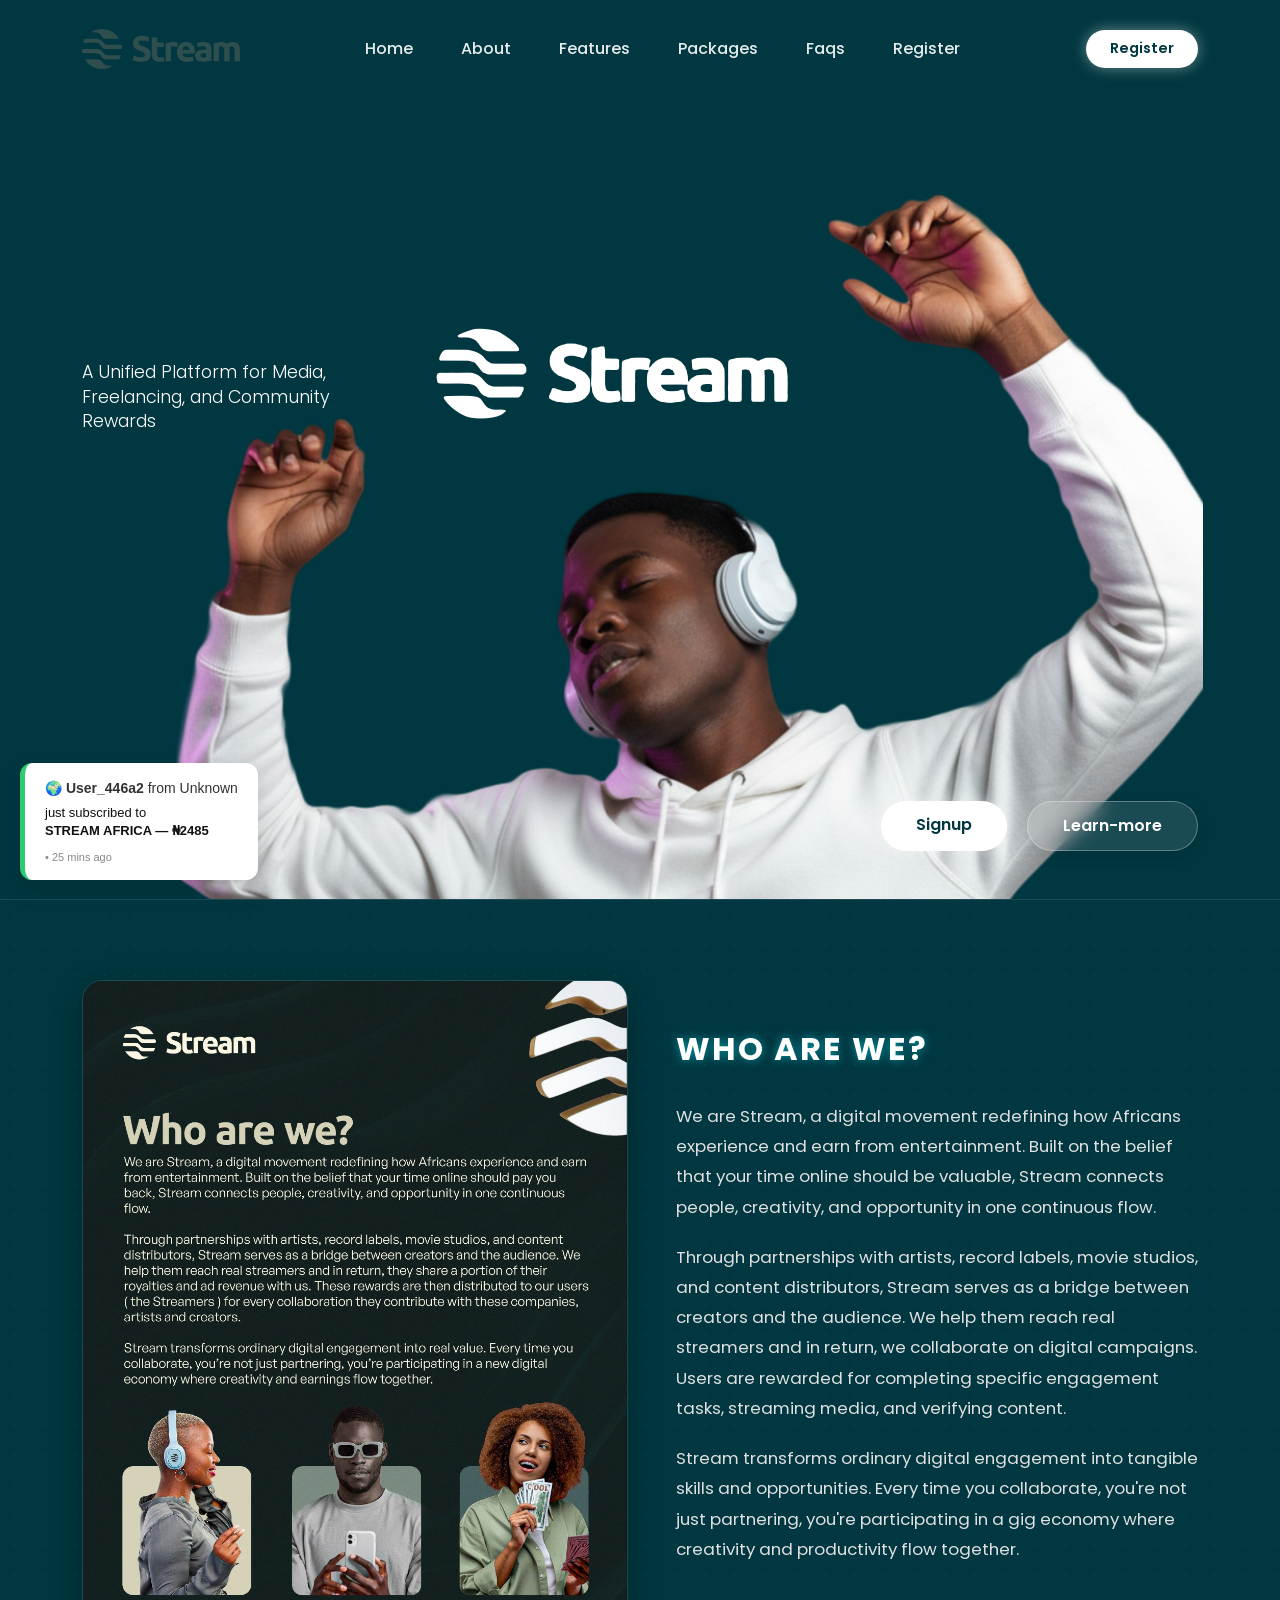
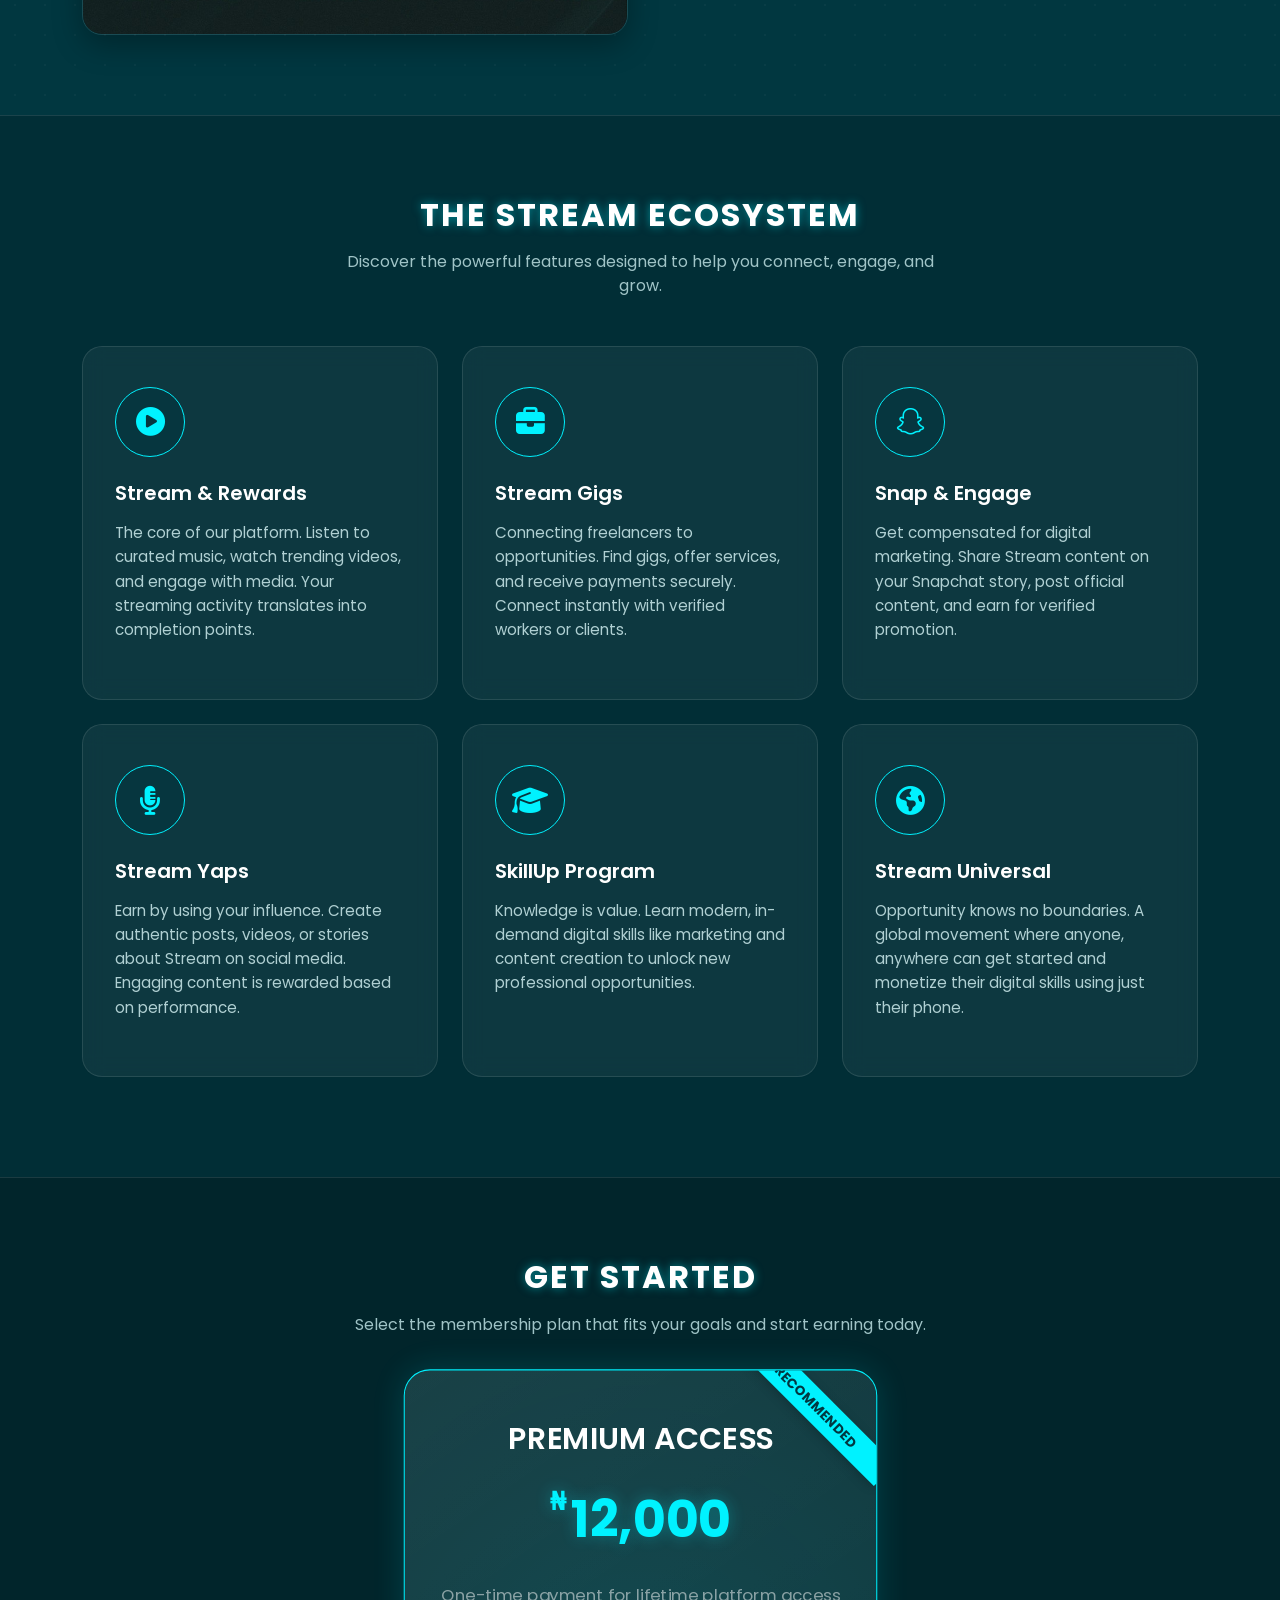
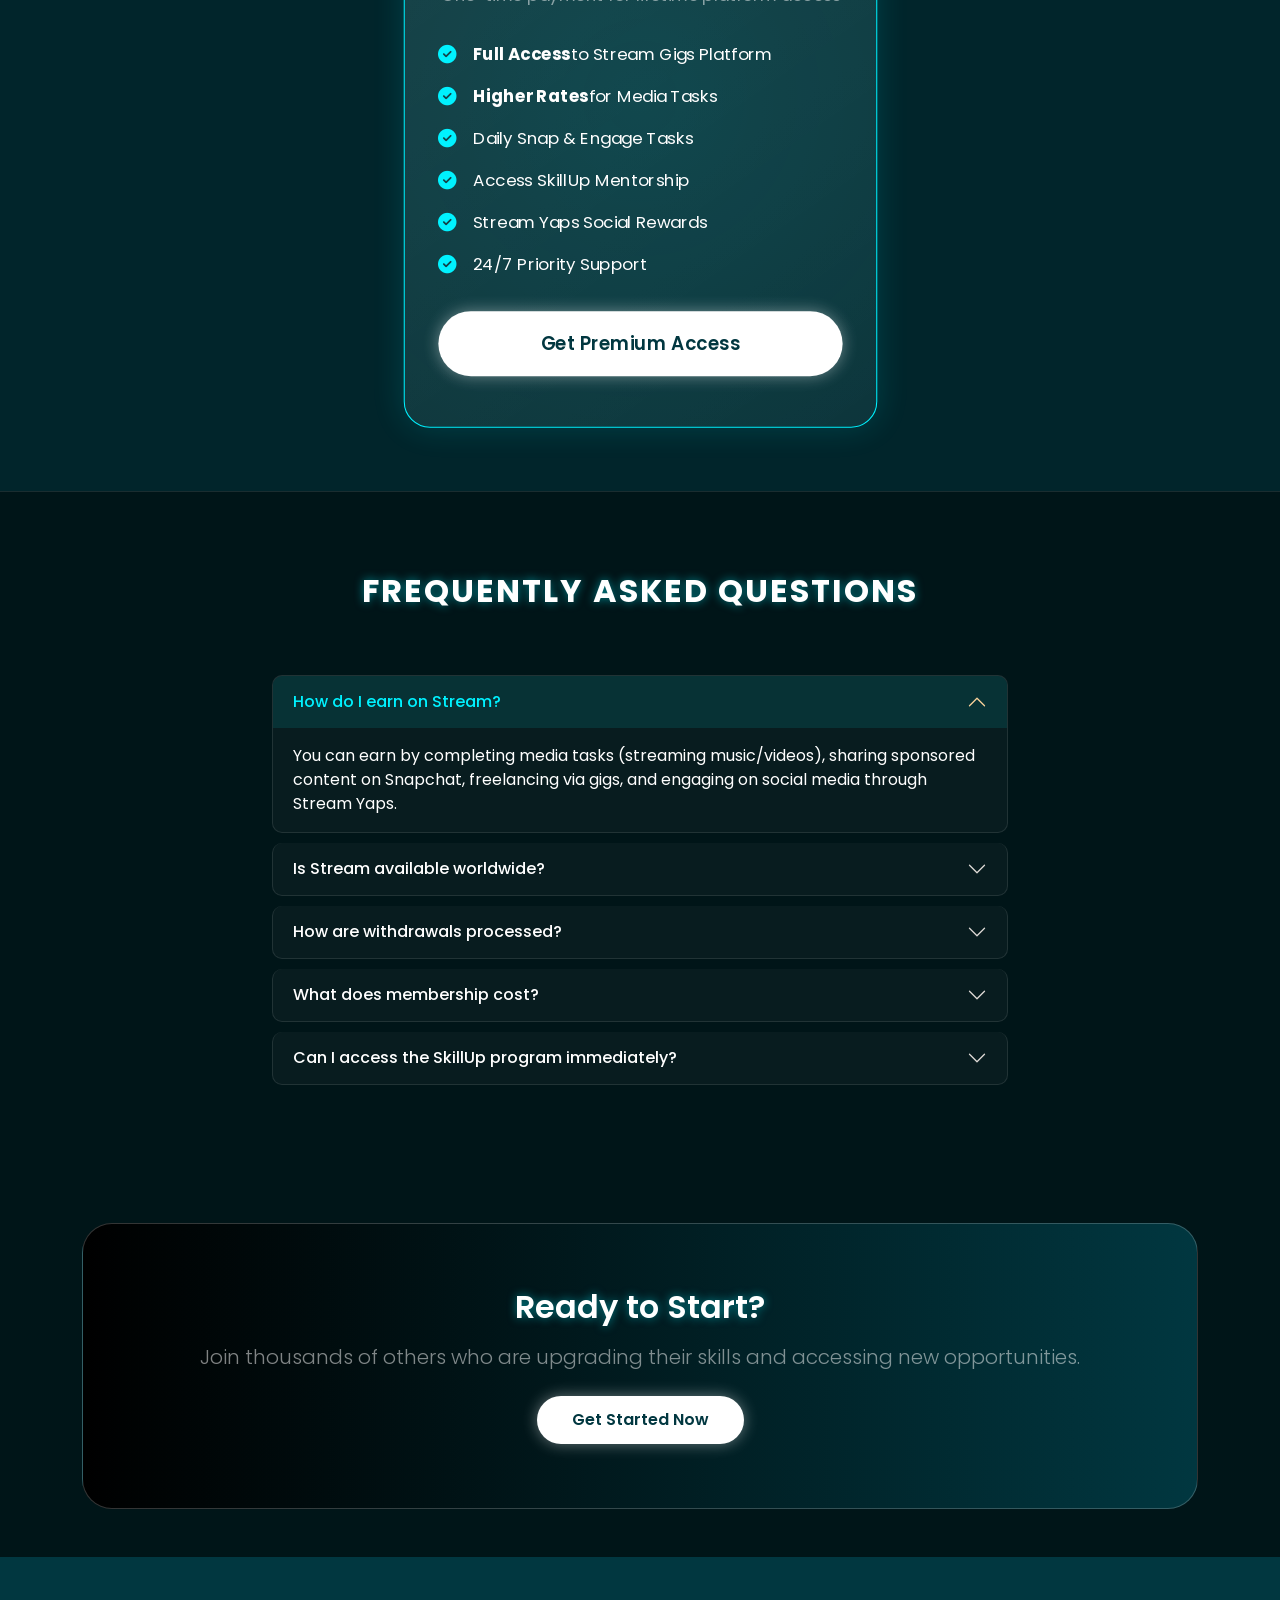
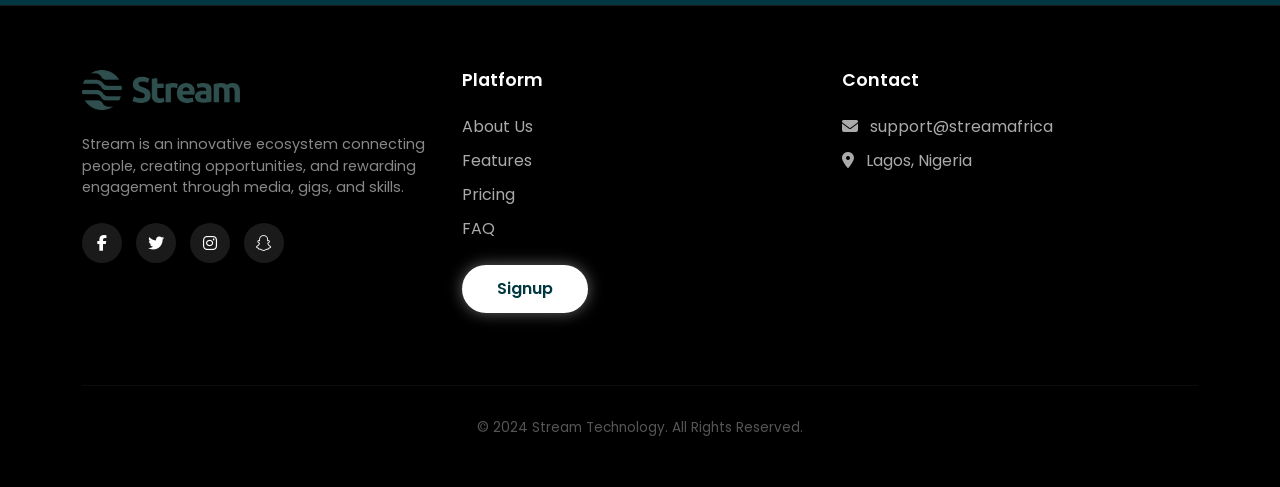
==== index.html @ b92e8c14 "Initial commit" ====
<!DOCTYPE html>
<html lang="en">
<head>
    <meta charset="UTF-8">
    <meta name="viewport" content="width=device-width, initial-scale=1.0">

    <!-- Google Ads Tag -->
    <script async src="https://www.googletagmanager.com/gtag/js?id=AW-17657451171"></script>
    <script>
      window.dataLayer = window.dataLayer || [];
      function gtag(){dataLayer.push(arguments);}
      gtag('js', new Date());

      gtag('config', 'AW-17657451171');
    </script>
    <script>
      gtag('event', 'conversion', {
          'send_to': 'AW-17657451171/saDVCOuflq4bEKOl3eNB',
          'value': 1.0,
          'currency': 'USD'
      });
    </script>

    <title>Stream - Premier Platform for Digital Gigs & Skills in Africa</title>
    <meta name="description" content="Join Stream (streamafrica.ng) to access freelance gigs, media tasks, and digital skill training. The ultimate ecosystem for remote work and personal development in Nigeria.">
    <meta name="keywords" content="Freelance Jobs Nigeria, Digital Marketing Training, Social Media Gigs, Remote Work Africa, Stream Africa, Skill Acquisition, Online Tasks">
    <meta name="author" content="Stream Technology">
    <meta name="robots" content="index, follow">
    <meta name="theme-color" content="#013740">
    <link rel="canonical" href="">

    <!-- Open Graph / Facebook -->
    <meta property="og:type" content="website">
    <meta property="og:url" content="https://streamafrica.ng/">
    <meta property="og:title" content="Stream - Unlock Digital Opportunities">
    <meta property="og:description" content="Connect to the Stream ecosystem. Access freelance gigs, media tasks, and professional mentorship. Start your journey today.">
    <meta property="og:image" content="https://streamafrica.ng/assets/hero-image-desktop.png">
    <meta property="og:site_name" content="Stream Africa">

    <!-- Twitter -->
    <meta property="twitter:card" content="summary_large_image">
    <meta property="twitter:url" content="https://streamafrica.ng/">
    <meta property="twitter:title" content="Stream - Unlock Digital Opportunities">
    <meta property="twitter:description" content="Connect to the Stream ecosystem. Access freelance gigs, media tasks, and professional mentorship.">
    <meta property="twitter:image" content="https://streamafrica.ng/assets/hero-image-desktop.png">

    <!-- FAVICONS -->
    <link rel="apple-touch-icon" sizes="180x180" href="assets/favicon/apple-touch-icon.png">
    <link rel="icon" type="image/png" sizes="32x32" href="assets/favicon/favicon-32x32.png">
    <link rel="icon" type="image/png" sizes="16x16" href="assets/favicon/favicon-16x16.png">
    <link rel="manifest" href="assets/favicon/site.webmanifest">
    <link rel="shortcut icon" href="assets/favicon/favicon.ico">

    <!-- Google Fonts: Poppins -->
    <link href="https://fonts.googleapis.com/css2?family=Poppins:wght@300;400;500;600;700&display=swap" rel="stylesheet">
    <!-- Bootstrap 5.3.3 CSS -->
    <link href="https://cdn.jsdelivr.net/npm/bootstrap@5.3.3/dist/css/bootstrap.min.css" rel="stylesheet">
    <!-- Font Awesome 6 -->
    <link href="https://cdnjs.cloudflare.com/ajax/libs/font-awesome/6.4.0/css/all.min.css" rel="stylesheet">
    <!-- AOS Animation CSS -->
    <link href="https://unpkg.com/aos@2.3.1/dist/aos.css" rel="stylesheet">

    <!-- project styles -->
    <link rel="stylesheet" href="css/styles.css">

    <!-- structured data scripts -->
    <script type="application/ld+json">
    {
      "@context": "https://schema.org",
      "@type": "WebSite",
      "name": "Stream Africa",
      "url": "https://streamafrica.ng/",
      "description": "A Unified Platform for Freelancing, Media Tasks, and Community Development.",
      "potentialAction": {
        "@type": "SearchAction",
        "target": "https://streamafrica.ng/search?q={search_term_string}",
        "query-input": "required name=search_term_string"
      }
    }
    </script>
    <script type="application/ld+json">
    {
      "@context": "https://schema.org",
      "@type": "Organization",
      "name": "Stream Technology",
      "url": "https://streamafrica.ng",
      "logo": "https://streamafrica.ng/assets/logo.svg",
      "sameAs": [
        "https://facebook.com/streamafrica",
        "https://twitter.com/streamafrica",
        "https://instagram.com/streamafrica"
      ],
      "contactPoint": {
        "@type": "ContactPoint",
        "telephone": "+234-000-000-0000",
        "contactType": "customer service",
        "areaServed": "NG"
      }
    }
    </script>

    <!-- INTERNAL TRACKER (Google Ads Verification) -->
    <script type="module" src="js/tracker.js"></script>
</head>
<body>


        <div id="popup-container" class="popup-hidden">
            <div class="popup-content">
                <div class="popup-header">
                    <span id="user-flag">🇳🇬</span> 
                    <strong id="user-name">Rebecca</strong> from 
                    <span id="user-location">Lagos</span>
                </div>

                <div class="popup-body">
                    <span id="user-action">just subscribed to</span><br>
                    <strong id="activity-detail">STREAM AFRICA — ₦2,500</strong>
                </div>

                <div class="popup-footer">
                    • <span id="time-ago">2 mins ago</span>
                </div>
            </div>
        </div>

    <div class="page-wrapper">
        <!-- Main Hero Section -->
        <section id="hero-section">
            <nav class="navbar navbar-expand-lg fixed-top">
                <div class="container">
                    <a class="navbar-brand" href="index.html">
                        <img src="assets/logo.png" alt="Stream Logo">
                    </a>
                    <div class="d-flex align-items-center d-lg-none ms-auto">
                        <a href="register.html" class="btn-custom btn-primary-custom btn-nav-register">Register</a>
                        <button class="navbar-toggler" type="button" data-bs-toggle="collapse" data-bs-target="#navbarNav">
                            <i class="fa-solid fa-bars"></i>
                        </button>
                    </div>
                    <div class="collapse navbar-collapse" id="navbarNav">
                        <ul class="navbar-nav mx-auto">
                            <li class="nav-item"><a class="nav-link" href="#hero-section">Home</a></li>
                            <li class="nav-item"><a class="nav-link" href="#about-section">About</a></li>
                            <li class="nav-item"><a class="nav-link" href="#features-section">Features</a></li>
                            <li class="nav-item"><a class="nav-link" href="#packages-section">Packages</a></li>
                            <li class="nav-item"><a class="nav-link" href="#faq-cta-wrapper">Faqs</a></li>
                            <li class="nav-item"><a class="nav-link" href="register.html">Register</a></li>
                        </ul>
                        <a href="register.html" class="btn-custom btn-primary-custom btn-nav-register d-none d-lg-inline-block">Register</a>
                    </div>
                </div>
            </nav>

            <!-- Clickable Hero Images -->
            <div class="hero-image-wrapper">
                      <a href="register.html" class="hero-image-link d-none d-lg-block">
                          <img src="images/Sream middle.png" alt="Hero Desktop" class="hero-img" data-aos="fade-in" data-aos-duration="1200" data-aos-delay="200">
                 </a>
                 <a href="register.html" class="hero-image-link d-lg-none">
                    <img src="images/Sream middle.png" alt="Hero Mobile" class="hero-img" data-aos="fade-in" data-aos-duration="1200" data-aos-delay="200">
                 </a>
            </div>

            <div class="hero-content-layer">
                <div class="container h-100">
                    <div class="row h-100 mobile-content-wrapper">
                        <div class="col-lg-5 col-12 hero-text-col">
                            <div data-aos="fade-up" data-aos-duration="1000">
                                <h1 class="hero-title">
                                    A Unified Platform for Media, Freelancing, and Community Rewards
                                </h1>
                            </div>
                        </div>
                        <div class="col-lg-2 d-none d-lg-block"></div>
                        <div class="col-lg-5 col-12 hero-buttons-col">
                            <div class="hero-buttons-container" data-aos="fade-up" data-aos-duration="1000" data-aos-delay="100">
                                <a href="register.html" class="btn-custom btn-primary-custom">Signup</a>
                                <a href="register.html" class="btn-custom btn-secondary-custom">Learn-more</a>
                            </div>
                        </div>
                    </div>
                </div>
            </div>
        </section>
        
        <!-- About Section -->
        <section id="about-section" class="section-padding">
            <div class="container">
                <div class="row align-items-center">
                    <!-- Clickable Image Column -->
                    <div class="col-lg-6 mb-5 mb-lg-0" data-aos="fade-right">
                        <a href="register.html" class="d-block">
                            <div class="about-image-wrapper">
                                <img src="images/stream abtus.jpg" alt="About Stream" class="about-img">
                            </div>
                        </a>
                    </div>
                    
                    <!-- Text Column -->
                    <div class="col-lg-6" data-aos="fade-left">
                        <div class="ps-lg-4 text-center text-lg-start">
                            <h2 class="section-title glow-text">Who are we?</h2>
                            <p class="about-text mt-3">
                                We are Stream, a digital movement redefining how Africans experience and earn from entertainment. Built on the belief that your time online should be valuable, Stream connects people, creativity, and opportunity in one continuous flow.
                            </p>
                            <p class="about-text">
                                Through partnerships with artists, record labels, movie studios, and content distributors, Stream serves as a bridge between creators and the audience. We help them reach real streamers and in return, we collaborate on digital campaigns. Users are rewarded for completing specific engagement tasks, streaming media, and verifying content.
                            </p>
                            <p class="about-text">
                                Stream transforms ordinary digital engagement into tangible skills and opportunities. Every time you collaborate, you're not just partnering, you're participating in a gig economy where creativity and productivity flow together.
                            </p>
                        </div>
                    </div>
                </div>
            </div>
        </section>
        <section id="features-section" class="section-padding">
            <div class="container">
                <div class="text-center mb-5" data-aos="fade-up">
                    <h2 class="section-title glow-text">The Stream Ecosystem</h2>
                    <p class="section-subtitle">Discover the powerful features designed to help you connect, engage, and grow.</p>
                </div>

                <div class="row g-4">
                    <div class="col-md-6 col-lg-4" data-aos="fade-up" data-aos-delay="100">
                        <a href="register.html" class="feature-box-link">
                            <div class="feature-box">
                                <div class="feature-icon">
                                    <i class="fa-solid fa-play-circle"></i>
                                </div>
                                <h4 class="feature-title">Stream & Rewards</h4>
                                <p class="feature-desc">
                                    The core of our platform. Listen to curated music, watch trending videos, and engage with media. Your streaming activity translates into completion points.
                                </p>
                            </div>
                        </a>
                    </div>
                    <div class="col-md-6 col-lg-4" data-aos="fade-up" data-aos-delay="200">
                        <a href="register.html" class="feature-box-link">
                            <div class="feature-box">
                                <div class="feature-icon">
                                    <i class="fa-solid fa-briefcase"></i>
                                </div>
                                <h4 class="feature-title">Stream Gigs</h4>
                                <p class="feature-desc">
                                    Connecting freelancers to opportunities. Find gigs, offer services, and receive payments securely. Connect instantly with verified workers or clients.
                                </p>
                            </div>
                        </a>
                    </div>
                    <div class="col-md-6 col-lg-4" data-aos="fade-up" data-aos-delay="300">
                        <a href="register.html" class="feature-box-link">
                            <div class="feature-box">
                                <div class="feature-icon">
                                    <i class="fa-brands fa-snapchat"></i>
                                </div>
                                <h4 class="feature-title">Snap & Engage</h4>
                                <p class="feature-desc">
                                    Get compensated for digital marketing. Share Stream content on your Snapchat story, post official content, and earn for verified promotion.
                                </p>
                            </div>
                        </a>
                    </div>
                    <div class="col-md-6 col-lg-4" data-aos="fade-up" data-aos-delay="400">
                         <a href="register.html" class="feature-box-link">
                            <div class="feature-box">
                                <div class="feature-icon">
                                    <i class="fa-solid fa-microphone-lines"></i>
                                </div>
                                <h4 class="feature-title">Stream Yaps</h4>
                                <p class="feature-desc">
                                    Earn by using your influence. Create authentic posts, videos, or stories about Stream on social media. Engaging content is rewarded based on performance.
                                </p>
                            </div>
                        </a>
                    </div>
                    <div class="col-md-6 col-lg-4" data-aos="fade-up" data-aos-delay="500">
                        <a href="register.html" class="feature-box-link">
                            <div class="feature-box">
                                <div class="feature-icon">
                                    <i class="fa-solid fa-graduation-cap"></i>
                                </div>
                                <h4 class="feature-title">SkillUp Program</h4>
                                <p class="feature-desc">
                                    Knowledge is value. Learn modern, in-demand digital skills like marketing and content creation to unlock new professional opportunities.
                                </p>
                            </div>
                        </a>
                    </div>
                    <div class="col-md-6 col-lg-4" data-aos="fade-up" data-aos-delay="600">
                        <a href="register.html" class="feature-box-link">
                            <div class="feature-box">
                                <div class="feature-icon">
                                    <i class="fa-solid fa-earth-americas"></i>
                                </div>
                                <h4 class="feature-title">Stream Universal</h4>
                                <p class="feature-desc">
                                    Opportunity knows no boundaries. A global movement where anyone, anywhere can get started and monetize their digital skills using just their phone.
                                </p>
                            </div>
                        </a>
                    </div>
                </div>
            </div>
        </section>
        <section id="packages-section" class="section-padding">
            <div class="container">
                <div class="text-center mb-5" data-aos="fade-up">
                    <h2 class="section-title glow-text">Get Started</h2>
                    <p class="section-subtitle">Select the membership plan that fits your goals and start earning today.</p>
                </div>
                
                <div class="row justify-content-center g-4">
                    <!-- 15k Package (Premium) - Now First -->
                    <div class="col-md-6 col-lg-5" data-aos="fade-up">
                        <a href="register.html" class="package-card-link">
                            <div class="package-card popular" style="transform: scale(1.05); border-color: var(--accent-glow); box-shadow: 0 0 30px rgba(0, 242, 255, 0.15);">
                                <div class="most-popular-badge">RECOMMENDED</div>
                                <div class="package-content">
                                    <h3 class="text-uppercase mb-3" style="color: #fff; font-size: 1.8rem;">Premium Access</h3>
                                    <div class="package-price">
                                        <span class="package-currency">₦</span>12,000
                                    </div>
                                    <p class="text-white-50">One-time payment for lifetime platform access</p>
                                    
                                    <ul class="benefits-list">
                                        <li><i class="fa-solid fa-check-circle"></i> <b>Full Access</b> to Stream Gigs Platform</li>
                                        <li><i class="fa-solid fa-check-circle"></i> <b>Higher Rates</b> for Media Tasks</li>
                                        <li><i class="fa-solid fa-check-circle"></i> Daily Snap & Engage Tasks</li>
                                        <li><i class="fa-solid fa-check-circle"></i> Access SkillUp Mentorship</li>
                                        <li><i class="fa-solid fa-check-circle"></i> Stream Yaps Social Rewards</li>
                                        <li><i class="fa-solid fa-check-circle"></i> 24/7 Priority Support</li>
                                    </ul>
                                    
                                    <span class="btn-custom btn-primary-custom w-100" style="padding: 18px; font-size: 1.1rem;">Get Premium Access</span>
                                </div>
                            </div>
                        </a>
                    </div>
                            </div>
                        </a>
                    </div>
                </div>
            </div>
        </section>

        <!-- FAQ & CTA Wrapper (Dark) -->
        <div id="faq-cta-wrapper">
            <!-- FAQ Section -->
            <section class="section-padding">
                <div class="container">
                    <div class="text-center mb-5" data-aos="fade-up">
                        <h2 class="section-title glow-text">Frequently Asked Questions</h2>
                    </div>
                    <div class="row justify-content-center">
                        <div class="col-lg-8" data-aos="fade-up">
                            <div class="accordion" id="faqAccordion">
                                <div class="accordion-item">
                                    <h2 class="accordion-header">
                                        <button class="accordion-button" type="button" data-bs-toggle="collapse" data-bs-target="#faq1">
                                            How do I earn on Stream?
                                        </button>
                                    </h2>
                                    <div id="faq1" class="accordion-collapse collapse show" data-bs-parent="#faqAccordion">
                                        <div class="accordion-body">
                                            You can earn by completing media tasks (streaming music/videos), sharing sponsored content on Snapchat, freelancing via gigs, and engaging on social media through Stream Yaps.
                                        </div>
                                    </div>
                                </div>
                                <div class="accordion-item">
                                    <h2 class="accordion-header">
                                        <button class="accordion-button collapsed" type="button" data-bs-toggle="collapse" data-bs-target="#faq2">
                                            Is Stream available worldwide?
                                        </button>
                                    </h2>
                                    <div id="faq2" class="accordion-collapse collapse" data-bs-parent="#faqAccordion">
                                        <div class="accordion-body">
                                            Yes! Stream is a universal platform. Anyone from anywhere in the world can register and start accessing opportunities.
                                        </div>
                                    </div>
                                </div>
                                <div class="accordion-item">
                                    <h2 class="accordion-header">
                                        <button class="accordion-button collapsed" type="button" data-bs-toggle="collapse" data-bs-target="#faq3">
                                            How are withdrawals processed?
                                        </button>
                                    </h2>
                                    <div id="faq3" class="accordion-collapse collapse" data-bs-parent="#faqAccordion">
                                        <div class="accordion-body">
                                            Earnings are processed directly to your provided bank account or preferred withdrawal method securely and transparently.
                                        </div>
                                    </div>
                                </div>
                                <!-- New Item 5 -->
                                 <div class="accordion-item">
                                    <h2 class="accordion-header">
                                        <button class="accordion-button collapsed" type="button" data-bs-toggle="collapse" data-bs-target="#faq5">
                                             What does membership cost?
                                        </button>
                                    </h2>
                                    <div id="faq5" class="accordion-collapse collapse" data-bs-parent="#faqAccordion">
                                        <div class="accordion-body">
                                            We offer a membership tier: Premium Access for ₦12,000. And requires a one-time registration fee for training and platform access.
                                        </div>
                                    </div>
                                </div>
                                <!-- New Item 6 -->
                                 <div class="accordion-item">
                                    <h2 class="accordion-header">
                                        <button class="accordion-button collapsed" type="button" data-bs-toggle="collapse" data-bs-target="#faq6">
                                            Can I access the SkillUp program immediately?
                                        </button>
                                    </h2>
                                    <div id="faq6" class="accordion-collapse collapse" data-bs-parent="#faqAccordion">
                                        <div class="accordion-body">
                                            Yes, once you register and activate the Premium package, you get immediate access to the SkillUp mentorship, courses, and training materials.
                                        </div>
                                    </div>
                                </div>
                            </div>
                        </div>
                    </div>
                </div>
            </section>

            <!-- CTA Section -->
            <section class="py-5 mb-5">
                <div class="container">
                    <div class="cta-box" data-aos="zoom-in">
                        <h2 class="glow-text mb-3">Ready to Start?</h2>
                        <p class="lead text-white-50 mb-4">Join thousands of others who are upgrading their skills and accessing new opportunities.</p>
                        <a href="register.html" class="btn-custom btn-primary-custom">Get Started Now</a>
                    </div>
                </div>
            </section>
        </div>

        <!-- Footer -->
        <footer>
            <div class="container">
                <div class="row">
                    <div class="col-lg-4 col-md-6 mb-4">
                        <a href="#" class="footer-brand">
                            <img src="assets/logo.png" alt="Stream Logo">
                        </a>
                        <p class="footer-desc">
                            Stream is an innovative ecosystem connecting people, creating opportunities, and rewarding engagement through media, gigs, and skills.
                        </p>
                        <div class="social-links mt-3">
                            <a href="register.html"><i class="fa-brands fa-facebook-f"></i></a>
                            <a href="register.html"><i class="fa-brands fa-twitter"></i></a>
                            <a href="register.html"><i class="fa-brands fa-instagram"></i></a>
                            <a href="register.html"><i class="fa-brands fa-snapchat"></i></a>
                        </div>
                    </div>
                    
                    <div class="col-lg-4 col-md-6 mb-4">
                        <h5 class="footer-heading">Platform</h5>
                        <ul class="footer-links">
                            <li><a href="#about-section">About Us</a></li>
                            <li><a href="#features-section">Features</a></li>
                            <li><a href="#packages-section">Pricing</a></li>
                            <li><a href="#faq-cta-wrapper">FAQ</a></li>
                        </ul>
                        <a href="register.html" class="btn-custom btn-primary-custom mt-2">Signup</a>
                    </div>
                    
                    <div class="col-lg-4 col-md-6 mb-4">
                        <h5 class="footer-heading">Contact</h5>
                        <ul class="footer-links">
                            <li><a href="#"><i class="fa-solid fa-envelope me-2"></i> support@streamafrica</a></li>
                            <li><a href="#"><i class="fa-solid fa-location-dot me-2"></i> Lagos, Nigeria</a></li>
                        </ul>
                    </div>
                </div>
                
                <div class="row">
                    <div class="col-12 text-center">
                        <p class="copyright">
                            &copy; 2024 Stream Technology. All Rights Reserved.
                        </p>
                    </div>
                </div>
            </div>
        </footer>
    </div>

    <!-- Mobile Sticky Signup Button -->
    <a href="register.html" id="mobile-sticky-signup" class="d-lg-none">Signup</a>

    <!-- Scripts -->
    <script src="https://code.jquery.com/jquery-3.7.1.min.js"></script>
    <script src="https://cdn.jsdelivr.net/npm/bootstrap@5.3.3/dist/js/bootstrap.bundle.min.js"></script>
    <script src="https://unpkg.com/aos@2.3.1/dist/aos.js"></script>
    <script src="js/main.js"></script>
        <script>
            // User info form handler
            document.getElementById('user-info-form').addEventListener('submit', function(e) {
                e.preventDefault();
                const name = document.getElementById('userName').value;
                const city = document.getElementById('userCity').value;
                const flag = document.getElementById('userFlag').value;
                const currency = document.getElementById('userCurrency').value;
                window.updateStreamUser(name, city, flag, currency);
                alert('Session info updated!');
            });
        </script>
</body>
</html>


    <!-- Mobile Sticky Signup Button -->
    <a href="register.html" id="mobile-sticky-signup" class="d-lg-none">Signup</a>

    <!-- Scripts -->
    <script src="https://code.jquery.com/jquery-3.7.1.min.js"></script>
    <script src="https://cdn.jsdelivr.net/npm/bootstrap@5.3.3/dist/js/bootstrap.bundle.min.js"></script>
    <script src="https://unpkg.com/aos@2.3.1/dist/aos.js"></script>
    <script src="js/main.js"></script>
</body>
</html>
---- css/styles.css ----
:root {
    --primary-color: #013740;
    --secondary-color: #02505d;
    --accent-glow: #00f2ff;
    --text-color-light: #ffffff;
    --font-main: 'Poppins', sans-serif;
    --card-bg: rgba(255, 255, 255, 0.05);
    --card-border: rgba(255, 255, 255, 0.1);
    
    /* Section Backgrounds - Progressive Darkening */
    --bg-about: #013740;
    --bg-features: #012e36;
    --bg-packages: #01252b;
    --bg-faq: #001518;
    --bg-footer: #000000;
    --section-outline: 1px solid rgba(255, 255, 255, 0.1);
}
.page-wrapper {
    width: 100%;
    overflow: hidden;
}

body {
    font-family: var(--font-main);
    overflow-x: hidden; /* Kept as fallback, though page-wrapper handles it */
    background-color: var(--primary-color);
    color: var(--text-color-light);
    margin: 0;
    padding: 0;
}

a {
    text-decoration: none;
    color: inherit;
}

h1, h2, h3, h4, h5 {
    font-weight: 600;
}

/* Hero Section Container */
#hero-section {
    position: relative;
    width: 100%;
    min-height: 100vh;
    background-size: cover;
    background-position: center;
    background-repeat: no-repeat;
    overflow: hidden;
    border-bottom: var(--section-outline);
}

/* Background Texture Logic */
#hero-section {
    background-image: url('assets/mobile-background.jpg');
}
@media (min-width: 992px) {
    #hero-section {
        background-image: url('assets/desktop-background.jpg');
    }
}

/* Navbar Styling - Colourless Glassmorph */
.navbar {
    z-index: 1030;
    padding-top: 1.5rem;
    padding-bottom: 1.5rem;
    transition: all 0.4s ease;
}

.navbar-scrolled {
    padding-top: 1rem;
    padding-bottom: 1rem;
    background: rgba(255, 255, 255, 0.05) !important; 
    backdrop-filter: blur(6px);
    -webkit-backdrop-filter: blur(6px);
    border-bottom: 1px solid rgba(255, 255, 255, 0.1);
    box-shadow: 0 4px 30px rgba(0, 0, 0, 0.1);
}
.navbar-brand img {
    height: 40px;
    width: auto;
}
.nav-link {
    color: #fff !important;
    font-weight: 500;
    margin-left: 1rem;
    margin-right: 1rem;
    opacity: 0.9;
    transition: opacity 0.3s;
}
.nav-link:hover {
    opacity: 1;
    color: var(--accent-glow) !important;
}
@media (max-width: 991px) {
    .navbar {
        background-color: transparent;
    }
    .navbar-collapse {
        background: rgba(1, 55, 64, 0.98);
        padding: 1rem;
        border-radius: 10px;
        margin-top: 10px;
        border: 1px solid rgba(255,255,255,0.1);
    }
}
.btn-custom {
    padding: 12px 35px;
    border-radius: 50px;
    font-weight: 600;
    font-size: 1rem;
    text-decoration: none;
    transition: all 0.3s ease;
    display: inline-block;
    white-space: nowrap;
}
.btn-primary-custom {
    background-color: #ffffff;
    color: var(--primary-color);
    border: none;
    box-shadow: 0 0 15px rgba(255, 255, 255, 0.4);
}
.btn-primary-custom:hover {
    transform: translateY(-2px);
    box-shadow: 0 0 20px rgba(0, 242, 255, 0.6);
    color: var(--primary-color);
    background-color: var(--accent-glow);
}
.btn-secondary-custom {
    background: rgba(255, 255, 255, 0.1);
    backdrop-filter: blur(10px);
    -webkit-backdrop-filter: blur(10px);
    color: #ffffff;
    border: 1px solid rgba(255, 255, 255, 0.3);
    box-shadow: 0 4px 15px rgba(0, 0, 0, 0.1);
}
.btn-secondary-custom:hover {
    background: rgba(255, 255, 255, 0.2);
    color: #ffffff;
    border-color: var(--accent-glow);
    transform: translateY(-2px);
    box-shadow: 0 0 20px rgba(0, 242, 255, 0.3);
}

.btn-nav-register {
    padding: 8px 24px;
    font-size: 0.9rem;
}
@media (min-width: 992px) {
    .btn-nav-register { margin-left: 1rem; }
}
@media (max-width: 991px) {
    .btn-nav-register { margin-right: 15px; }
}

.hero-content-layer {
    position: absolute;
    top: 0;
    left: 0;
    z-index: 5;
    width: 100%;
    height: 100%;
    pointer-events: none;
}
.hero-content-layer .container, 
.hero-content-layer .btn-custom {
    pointer-events: auto;
}

.hero-title {
    font-weight: 300;
    line-height: 1.4;
    margin-bottom: 15rem;
}

.hero-image-wrapper {
    position: absolute;
    top: 0;
    left: 0;
    width: 100%;
    height: 100%;
    display: flex;
    justify-content: center;
    align-items: flex-end;
    z-index: 1;
    /* Images are clickable now, so pointer events auto */
    pointer-events: auto;
    overflow: hidden;
    line-height: 0;
}

/* Make hero image clickable */
.hero-image-link {
    display: block;
    width: auto;
    max-width: 100%;
    height: auto;
    max-height: 85vh;
    cursor: pointer;
}
.hero-img {
    display: block;
    width: auto;
    height: auto;
    max-width: 100%;
}

.hero-buttons-container {
    display: flex;
    gap: 20px;
}
@media (max-width: 991px) {
    #hero-section {
        display: flex;
        flex-direction: column;
        height: auto;
        min-height: 100vh;
    }
    .navbar {
        order: 1;
        position: fixed;
        width: 100%;
    }
    .hero-content-layer {
        position: relative;
        height: auto;
        order: 2;
        padding-bottom: 1rem;
        padding-top: 80px;
    }
    .hero-content-layer .container,
    .hero-content-layer .row {
        height: auto !important; 
    }
    .hero-image-wrapper {
        position: relative;
        height: auto;
        order: 3;
        display: block;
        margin-top: auto;
    }
    .hero-img {
        width: 100%;
        height: auto;
    }
    .hero-title {
        font-size: 1.1rem;
        text-align: center;
        margin: 0 auto 2.5rem auto;
        max-width: 90%;
    }
    .hero-buttons-container {
        justify-content: center;
        margin-bottom: 2rem;
    }
    .mobile-content-wrapper {
        padding-top: 2rem;
    }
}
@media (min-width: 992px) {
    .hero-title {
        font-size: 1.1rem; 
        text-align: left;
        max-width: 280px;
    }
    .hero-buttons-col {
        display: flex;
        flex-direction: column;
        justify-content: flex-end;
        align-items: flex-end;
        padding-bottom: 3rem;
    }
    .hero-text-col {
        display: flex;
        flex-direction: column;
        justify-content: center;
        padding-top: 15vh;
    }
}

.navbar-toggler {
    border: none;
    color: white;
    padding: 0;
    font-size: 1.8rem;
}
.navbar-toggler:focus { box-shadow: none; }

/* Common Section Styles */
.section-padding {
    padding: 80px 0;
}

.glow-text {
    color: #ffffff;
    text-shadow: 0 0 10px rgba(0, 242, 255, 0.5);
}

.section-title {
    font-weight: 700;
    text-transform: uppercase;
    letter-spacing: 2px;
    margin-bottom: 1rem;
    position: relative;
    display: inline-block;
}

.section-subtitle {
    font-size: 1rem;
    color: #a0c4c7;
    margin-bottom: 3rem;
    max-width: 600px;
    margin-left: auto;
    margin-right: auto;
}

/* About Section */
#about-section {
    background-color: var(--bg-about);
    position: relative;
}

/* Subtle pattern overlay for About */
#about-section::before {
    content: '';
    position: absolute;
    top: 0; left: 0; right: 0; bottom: 0;
    background-image: radial-gradient(circle at 50% 50%, rgba(255,255,255,0.03) 1px, transparent 1px);
    background-size: 30px 30px;
    pointer-events: none;
}

.about-text {
    color: #e0e0e0;
    line-height: 1.8;
    font-size: 1.05rem;
    margin-bottom: 20px;
}

.about-image-wrapper {
    position: relative;
    border-radius: 20px;
    overflow: hidden;
    border: 1px solid rgba(255, 255, 255, 0.1);
    box-shadow: 0 10px 30px rgba(0, 0, 0, 0.3);
    cursor: pointer;
}

.about-img {
    width: 100%;
    height: auto;
    display: block;
    transition: transform 0.5s ease;
}

.about-image-wrapper:hover .about-img {
    transform: scale(1.05);
}

#features-section {
    background-color: var(--bg-features);
    padding-bottom: 100px;
    border-top: var(--section-outline);
}

.feature-box-link {
    display: block;
    height: 100%;
    text-decoration: none;
}
.feature-box {
    background: var(--card-bg);
    border: 1px solid var(--card-border);
    border-radius: 20px;
    padding: 2.5rem 2rem;
    height: 100%;
    transition: all 0.4s cubic-bezier(0.175, 0.885, 0.32, 1.275);
    position: relative;
    overflow: hidden;
    backdrop-filter: blur(10px);
    cursor: pointer;
}
.feature-box:hover {
    transform: translateY(-10px);
    background: rgba(255, 255, 255, 0.1);
    border-color: rgba(0, 242, 255, 0.5);
    box-shadow: 0 10px 30px rgba(0, 0, 0, 0.3), 0 0 20px rgba(0, 242, 255, 0.1);
}
.feature-icon {
    width: 70px;
    height: 70px;
    background: rgba(1, 55, 64, 0.5);
    border: 1px solid var(--accent-glow);
    border-radius: 50%;
    display: flex;
    align-items: center;
    justify-content: center;
    font-size: 1.8rem;
    color: var(--accent-glow);
    margin-bottom: 1.5rem;
    transition: all 0.4s ease;
}
.feature-box:hover .feature-icon {
    background: var(--accent-glow);
    color: var(--primary-color);
    box-shadow: 0 0 15px var(--accent-glow);
}
.feature-title {
    color: #fff;
    font-size: 1.25rem;
    margin-bottom: 1rem;
}
.feature-desc {
    color: #b0d0d3;
    font-size: 0.95rem;
    line-height: 1.6;
}

/* Packages Section */
#packages-section {
    background-color: var(--bg-packages);
    padding-bottom: 80px;
    border-top: var(--section-outline);
}
.package-card-link {
    display: block;
    text-decoration: none;
    width: 100%;
    margin: 0 auto;
}
.package-card {
    background: linear-gradient(145deg, rgba(255,255,255,0.1), rgba(255,255,255,0.05));
    border: 1px solid rgba(0, 242, 255, 0.3);
    border-radius: 25px;
    padding: 3rem 2rem;
    width: 100%;
    text-align: center;
    position: relative;
    overflow: hidden;
    cursor: pointer;
    transition: transform 0.3s ease;
    height: 100%; /* Ensure equal height */
}
.package-card:hover {
    transform: translateY(-5px);
}
.package-card.popular::before {
    content: '';
    position: absolute;
    top: -50%;
    left: -50%;
    width: 200%;
    height: 200%;
    background: radial-gradient(circle, rgba(0,242,255,0.1) 0%, transparent 70%);
    animation: rotate 10s linear infinite;
}
@keyframes rotate {
    0% { transform: rotate(0deg); }
    100% { transform: rotate(360deg); }
}
.package-content {
    position: relative;
    z-index: 1;
}
.package-price {
    font-size: 3rem;
    font-weight: 700;
    color: var(--accent-glow);
    margin: 1.5rem 0;
    text-shadow: 0 0 15px rgba(0, 242, 255, 0.3);
}
.package-currency {
    font-size: 1.5rem;
    vertical-align: top;
    margin-right: 5px;
}
.benefits-list {
    list-style: none;
    padding: 0;
    margin: 2rem 0;
    text-align: left;
}
.benefits-list li {
    margin-bottom: 1rem;
    color: #fff;
    display: flex;
    align-items: center;
}
.benefits-list li i {
    color: var(--accent-glow);
    margin-right: 15px;
    font-size: 1.1rem;
}
.most-popular-badge {
    position: absolute;
    top: 20px;
    right: -35px;
    background: var(--accent-glow);
    color: var(--primary-color);
    padding: 5px 40px;
    transform: rotate(45deg);
    font-weight: 700;
    font-size: 0.8rem;
    box-shadow: 0 2px 10px rgba(0,0,0,0.2);
}

#faq-cta-wrapper {
    background-color: var(--bg-faq);
    border-top: var(--section-outline);
}
.accordion-item {
    background-color: rgba(255, 255, 255, 0.03);
    border: 1px solid rgba(255, 255, 255, 0.1);
    color: #fff;
    margin-bottom: 10px;
    border-radius: 10px !important;
    overflow: hidden;
}
.accordion-button {
    background-color: transparent;
    color: #fff;
    font-weight: 500;
}
.accordion-button:not(.collapsed) {
    background-color: rgba(0, 242, 255, 0.1);
    color: var(--accent-glow);
    box-shadow: none;
}
.accordion-button:focus {
    box-shadow: none;
}
.accordion-button::after {
    filter: invert(1);
}

.cta-box {
    background: linear-gradient(90deg, #000000 0%, #013740 100%);
    border: 1px solid rgba(255, 255, 255, 0.2);
    border-radius: 30px;
    padding: 4rem 2rem;
    text-align: center;
    position: relative;
    overflow: hidden;
}

footer {
    background-color: var(--bg-footer);
    padding: 4rem 0 2rem 0;
    border-top: var(--section-outline);
}

.footer-brand {
    margin-bottom: 1.5rem;
    display: block;
}
.footer-brand img {
    height: 40px;
}

.footer-desc {
    color: #888;
    font-size: 0.9rem;
    margin-bottom: 1.5rem;
}

.footer-heading {
    color: #fff;
    font-size: 1.1rem;
    margin-bottom: 1.5rem;
    font-weight: 600;
}

.footer-links {
    list-style: none;
    padding: 0;
}
.footer-links li {
    margin-bottom: 10px;
}
.footer-links a {
    color: #aaa;
    text-decoration: none;
    transition: color 0.3s;
}
.footer-links a:hover {
    color: var(--accent-glow);
}

.social-links a {
    display: inline-flex;
    justify-content: center;
    align-items: center;
    width: 40px;
    height: 40px;
    background: rgba(255,255,255,0.1);
    color: #fff;
    border-radius: 50%;
    margin-right: 10px;
    transition: all 0.3s;
    text-decoration: none;
}
.social-links a:hover {
    background: var(--accent-glow);
    color: #000;
    transform: translateY(-3px);
}

.copyright {
    border-top: 1px solid rgba(255, 255, 255, 0.05);
    margin-top: 3rem;
    padding-top: 2rem;
    color: #555;
    font-size: 0.85rem;
}

/* Mobile Sticky Signup Button */
#mobile-sticky-signup {
    position: fixed;
    bottom: 30px;
    left: 5%;
    width: 90%;
    padding: 16px;
    text-align: center;
    color: #ffffff;
    font-weight: 600;
    font-size: 1.1rem;
    text-decoration: none;
    border-radius: 50px;
    z-index: 1040;
    
    /* Initial state */
    transform: translateY(150%);
    opacity: 0;
    /* Transition for appearance, and specific transition for 'bottom' for footer docking */
    transition: transform 0.4s ease, opacity 0.4s ease, bottom 0.1s linear;
}

#mobile-sticky-signup.show-sticky {
    transform: translateY(0);
    opacity: 1;
    
    /* Colourless Liquidy Glass Effect */
    background: rgba(255, 255, 255, 0.08); /* Very transparent */
    backdrop-filter: blur(6px); /* Less blur */
    -webkit-backdrop-filter: blur(6px);
    border: 1px solid rgba(255, 255, 255, 0.25);
    /* Subtle shine and soft shadow */
    box-shadow: 
        0 10px 30px rgba(0, 0, 0, 0.1), 
        inset 0 0 15px rgba(255, 255, 255, 0.1);
    text-shadow: 0 2px 4px rgba(0,0,0,0.3);
}

#popup-container {
  position: fixed;
  bottom: 20px;
  left: 20px;
  background: white;
  padding: 15px 20px;
  border-radius: 12px;
  box-shadow: 0 10px 25px rgba(0,0,0,0.1);
  font-family: sans-serif;
  border-left: 5px solid #2ecc71;
  transition: all 0.5s ease-in-out;
  z-index: 1000;
  max-width: 280px;
}

.popup-hidden {
  opacity: 0;
  transform: translateX(-100%);
}

.popup-visible {
  opacity: 1;
  transform: translateX(0);
}

.popup-header { font-size: 14px; color: #333; margin-bottom: 5px; }
.popup-body { font-size: 13px; color: #111; line-height: 1.4; }
.popup-footer { font-size: 11px; color: #888; margin-top: 8px; }
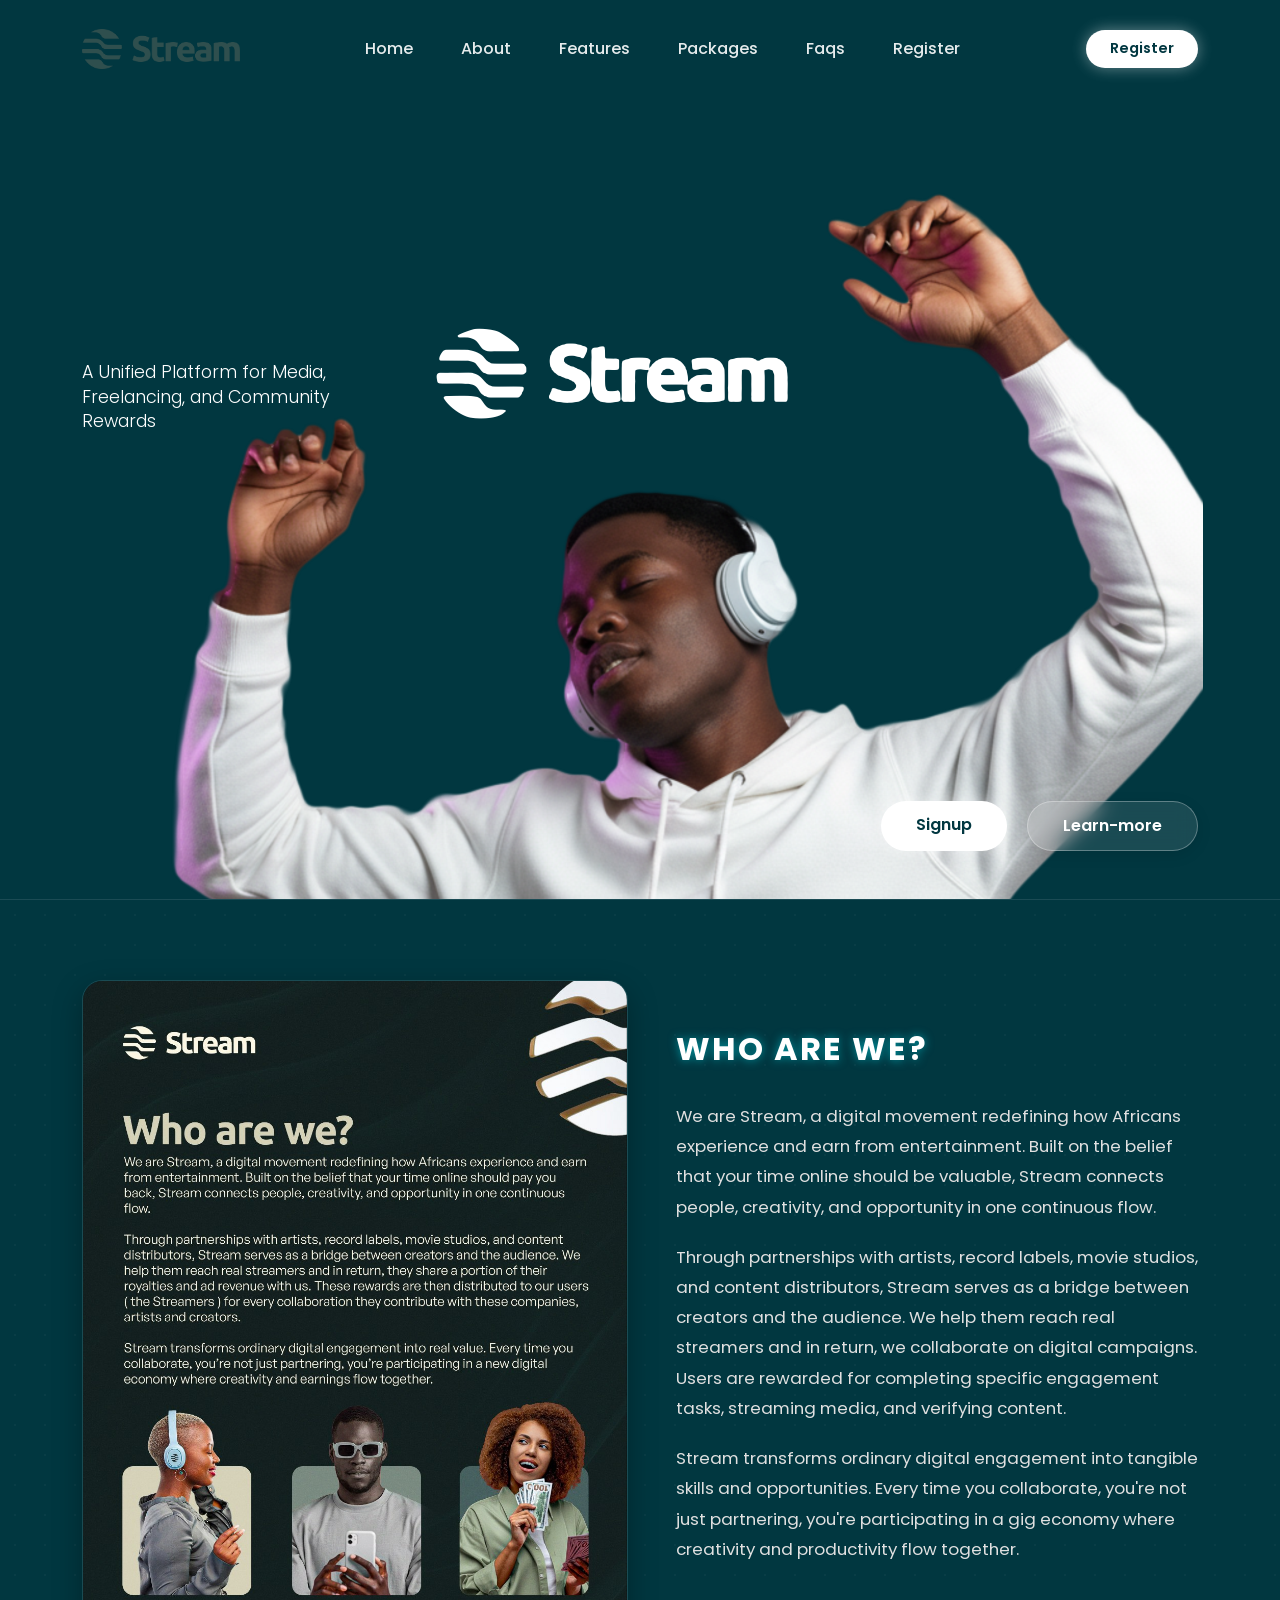
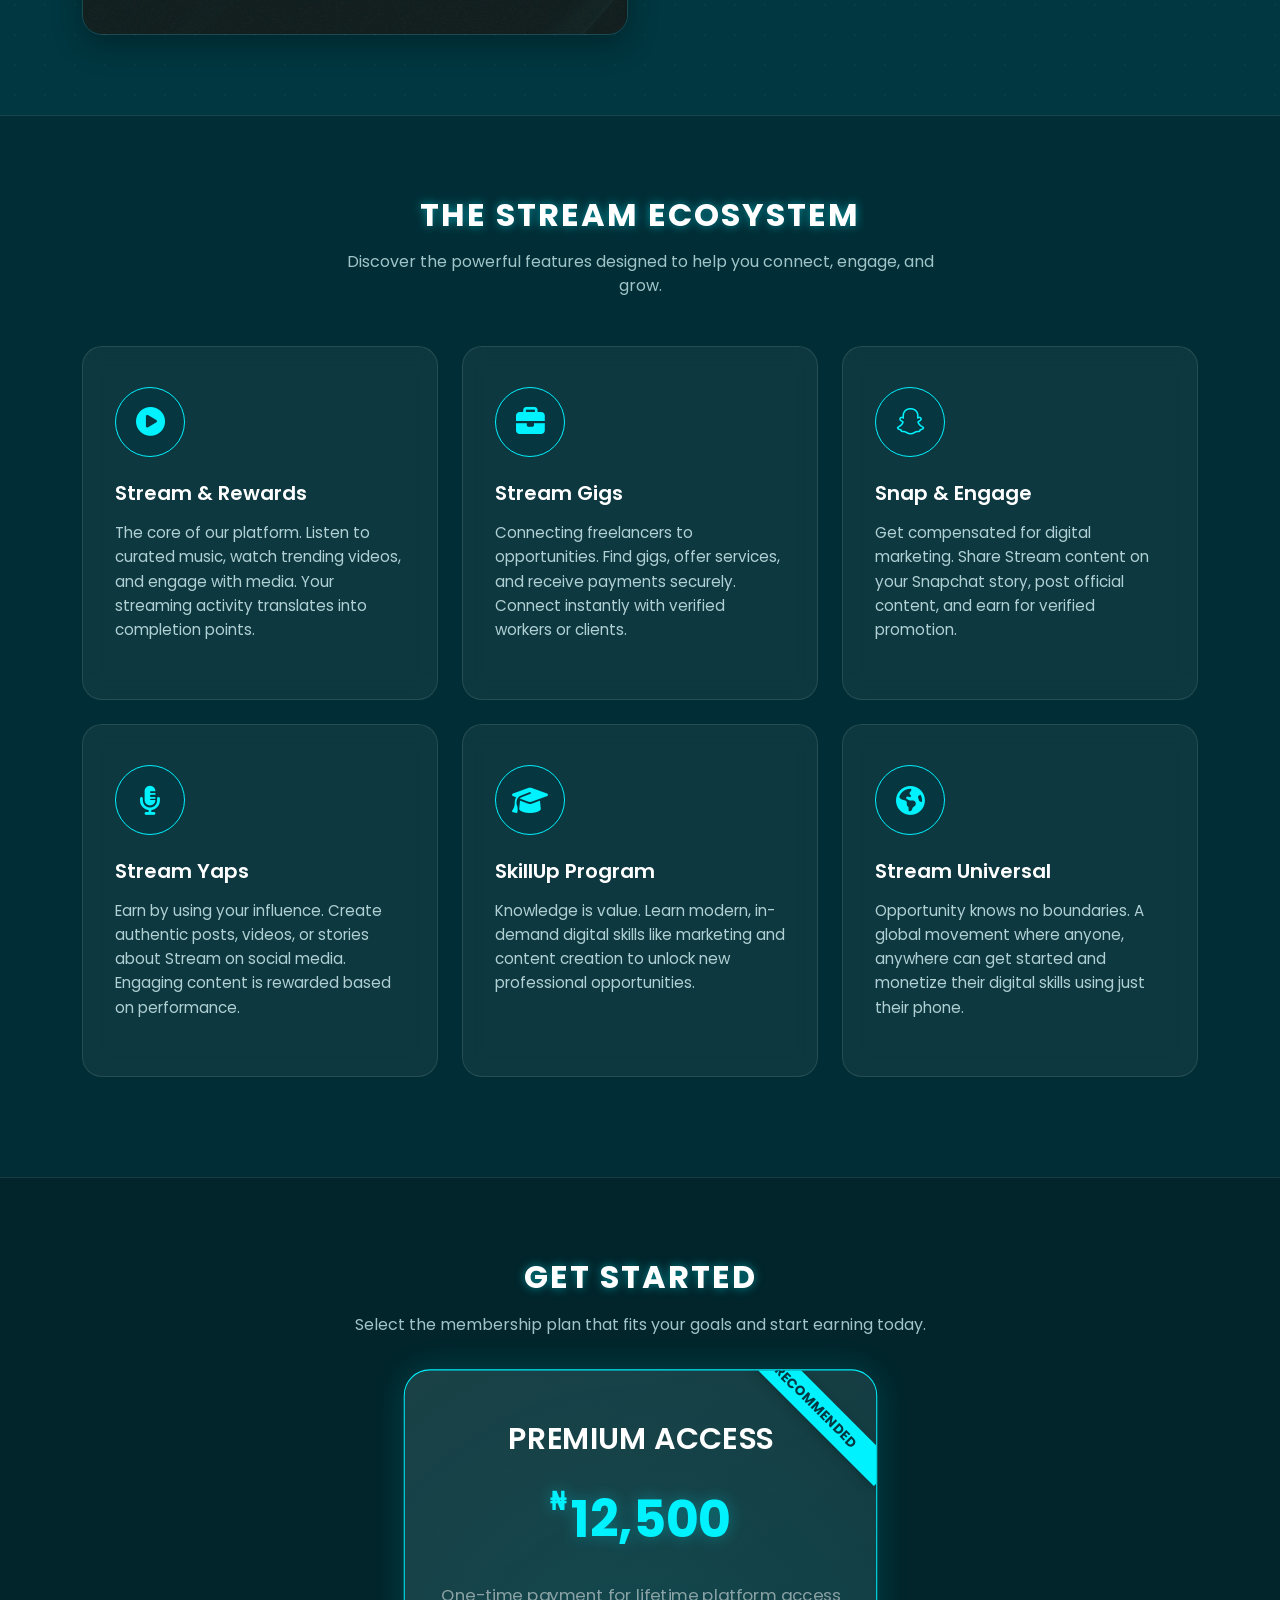
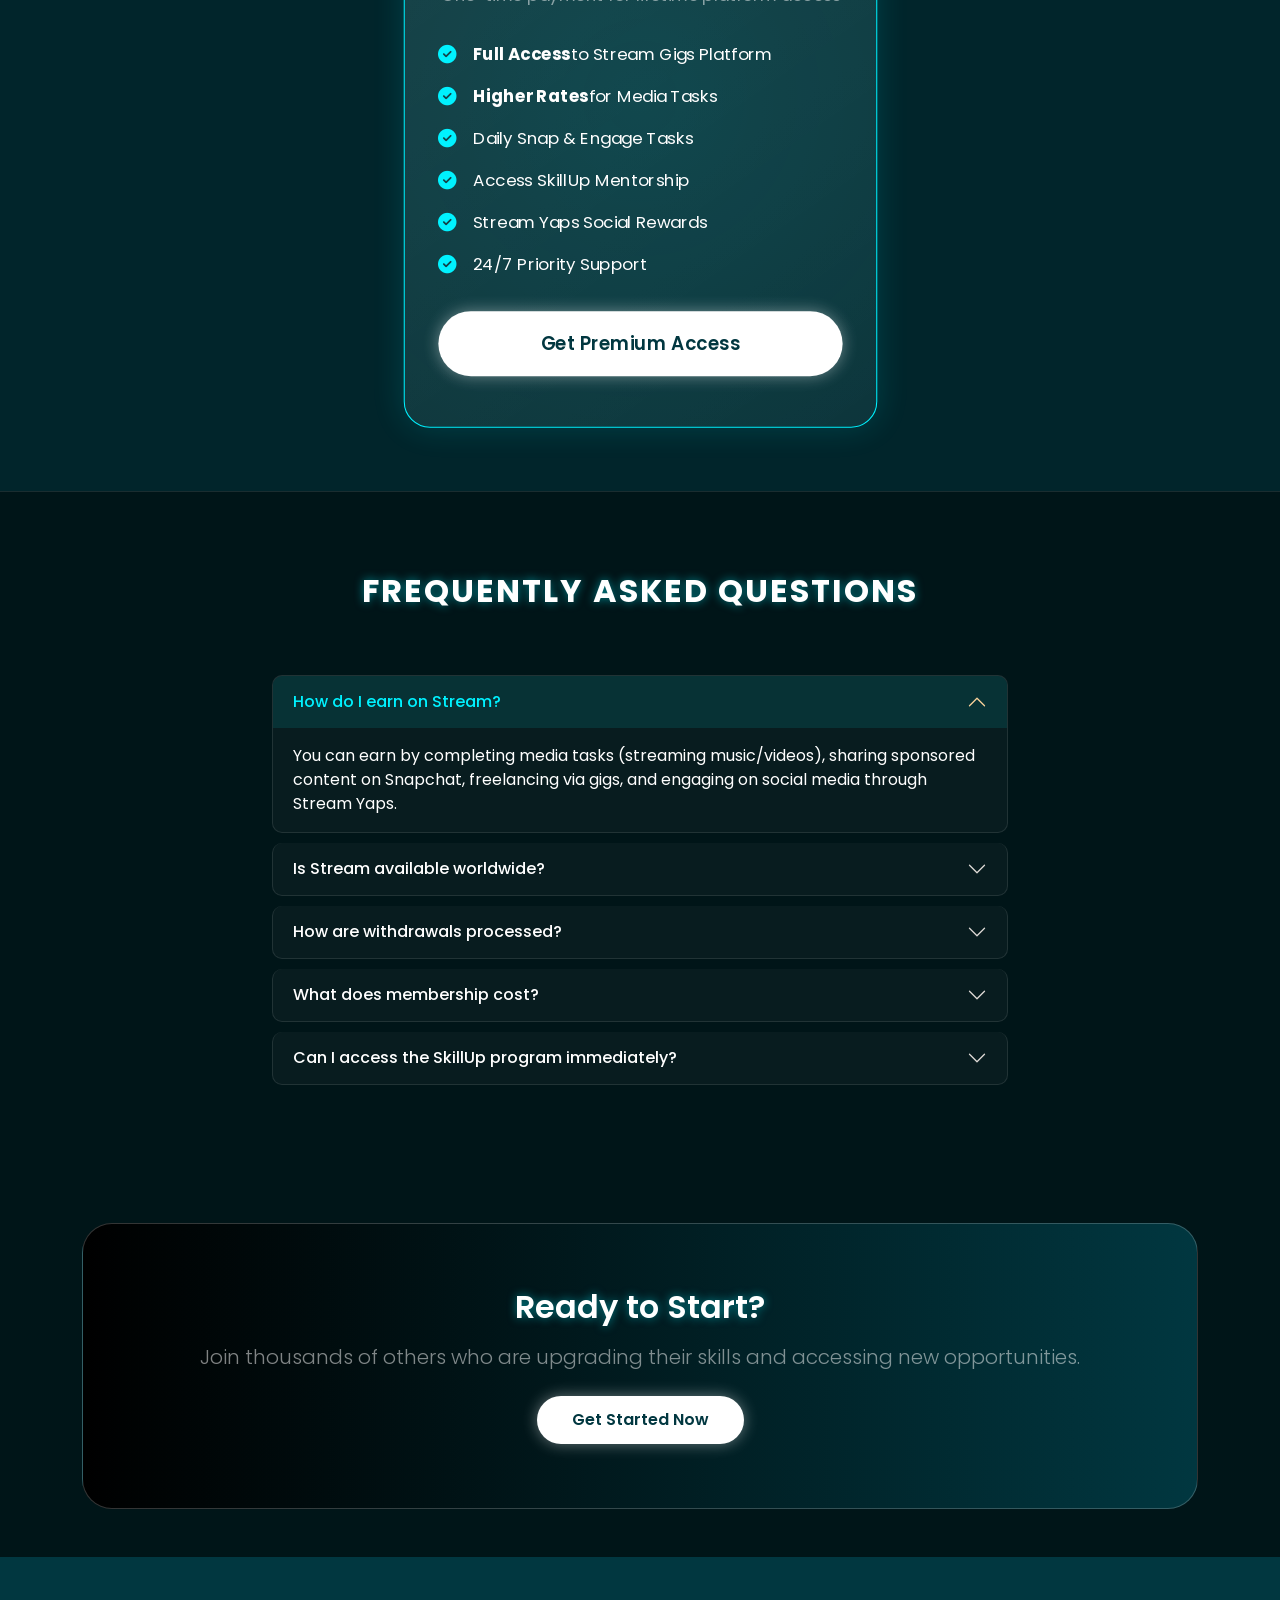
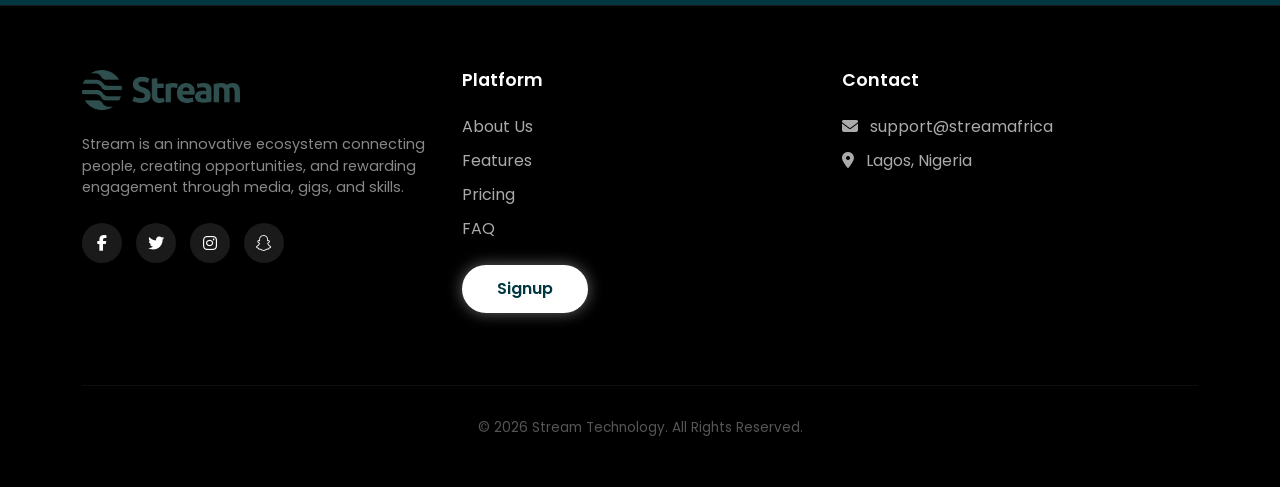
==== commit f2d08570: "Updated popup system with Nigerian names, cities and higher withdrawal amounts" ====
--- a/index.html
+++ b/index.html
@@ -320,7 +320,7 @@
                                 <div class="package-content">
                                     <h3 class="text-uppercase mb-3" style="color: #fff; font-size: 1.8rem;">Premium Access</h3>
                                     <div class="package-price">
-                                        <span class="package-currency">₦</span>12,000
+                                        <span class="package-currency">₦</span>12,500
                                     </div>
                                     <p class="text-white-50">One-time payment for lifetime platform access</p>
                                     
@@ -401,7 +401,7 @@
                                     </h2>
                                     <div id="faq5" class="accordion-collapse collapse" data-bs-parent="#faqAccordion">
                                         <div class="accordion-body">
-                                            We offer a membership tier: Premium Access for ₦12,000. And requires a one-time registration fee for training and platform access.
+                                            We offer a membership tier: Premium Access for ₦12,500. And requires a one-time registration fee for training and platform access.
                                         </div>
                                     </div>
                                 </div>
@@ -478,7 +478,7 @@
                 <div class="row">
                     <div class="col-12 text-center">
                         <p class="copyright">
-                            &copy; 2024 Stream Technology. All Rights Reserved.
+                            &copy; 2026 Stream Technology. All Rights Reserved.
                         </p>
                     </div>
                 </div>
